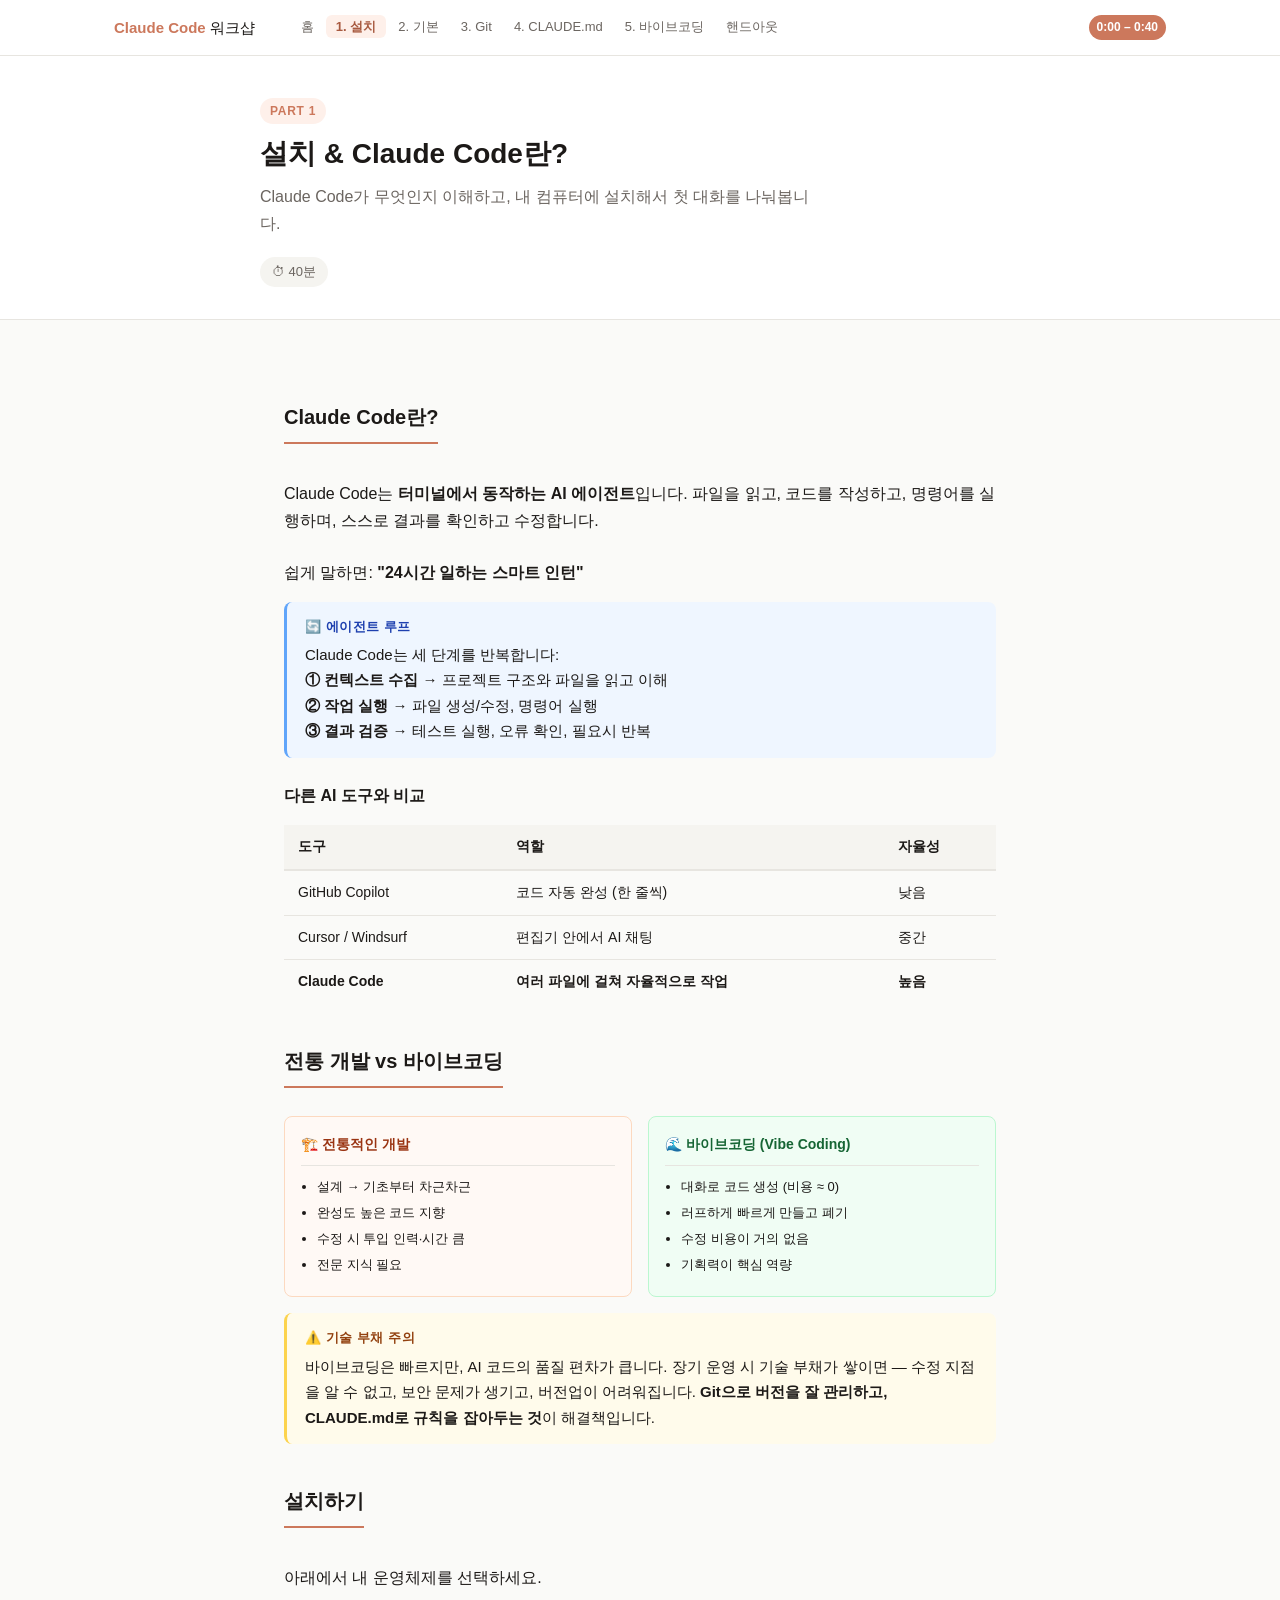
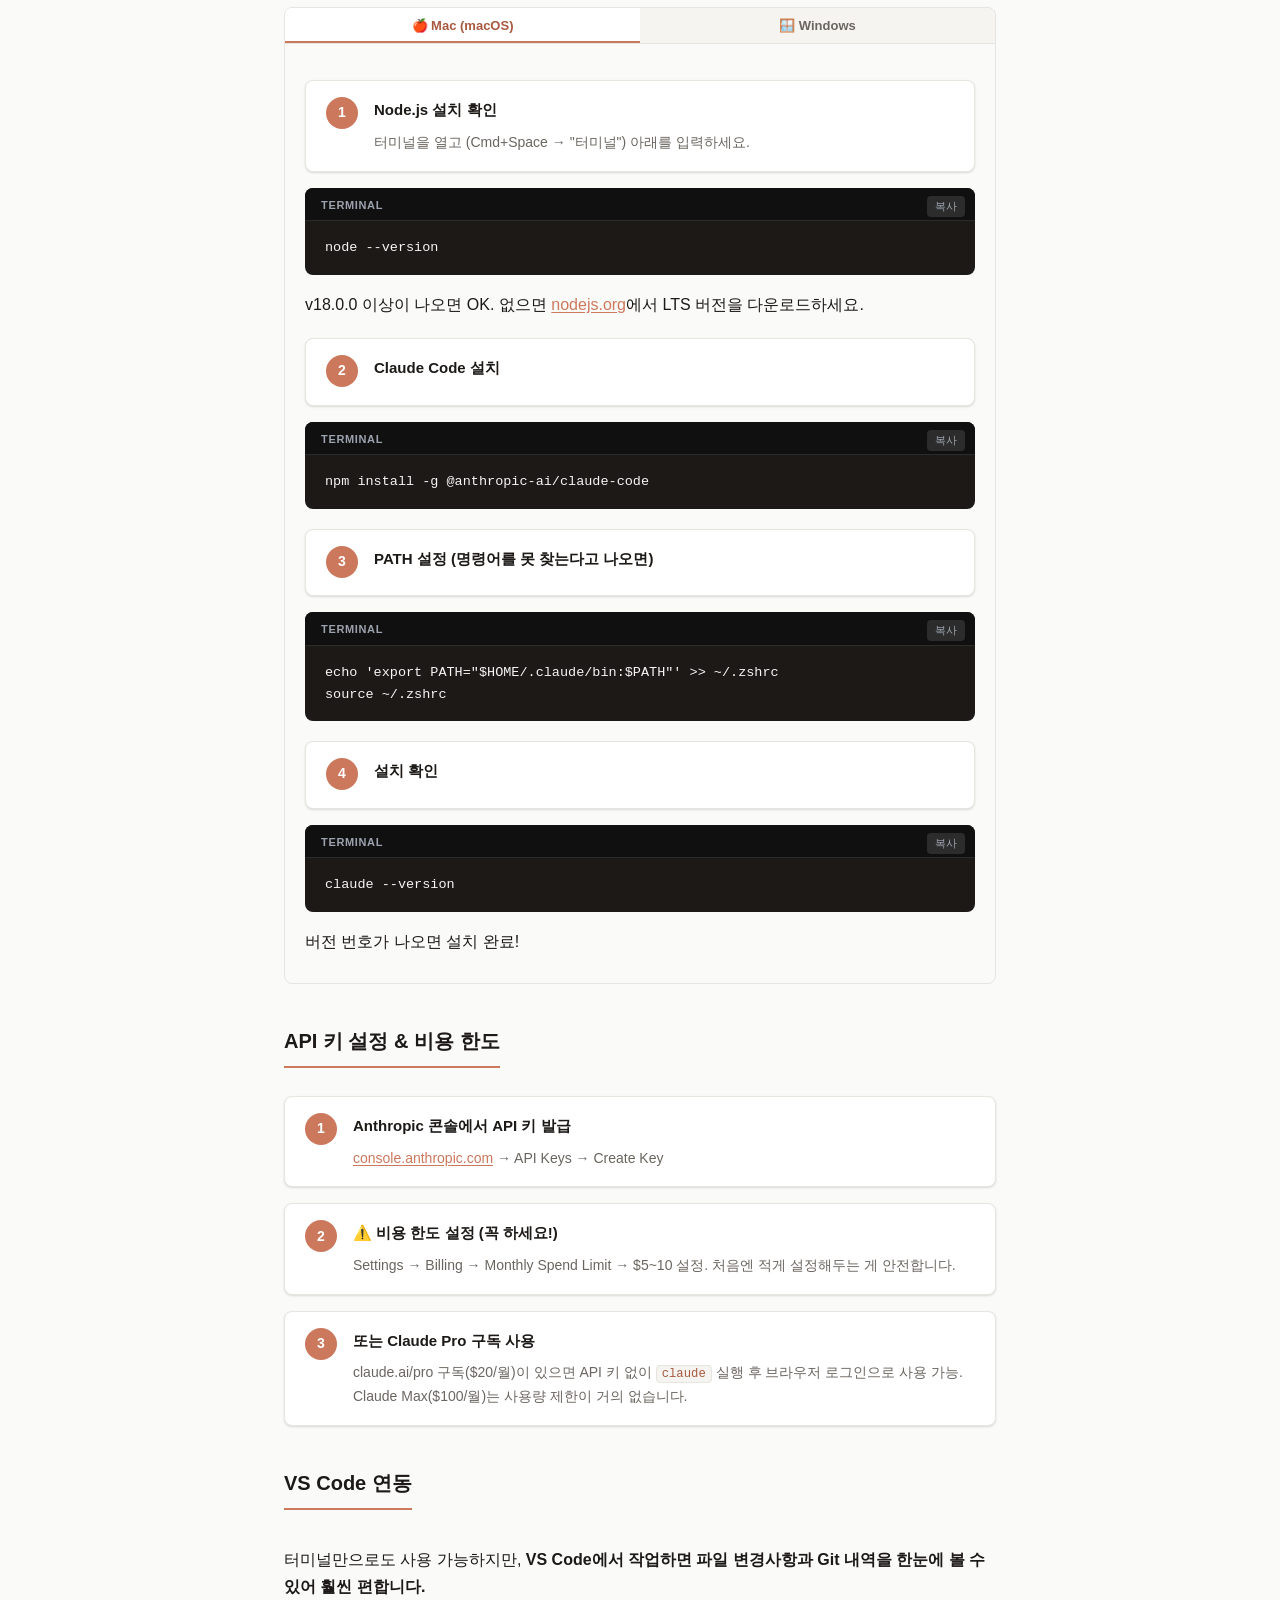
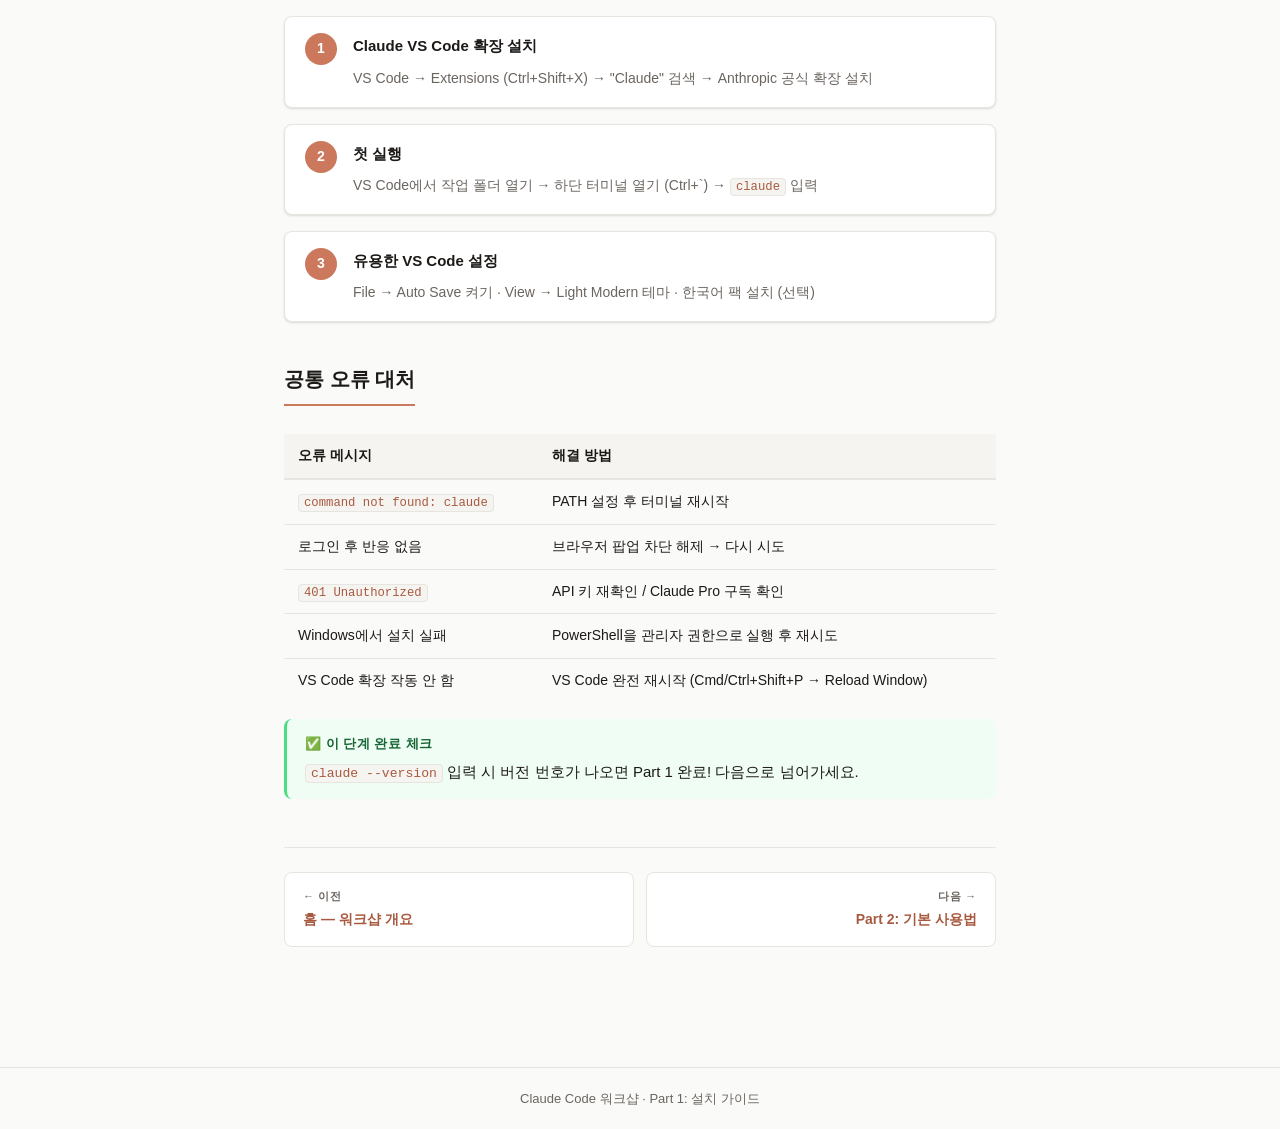
==== 01-setup.html @ e711b8f9 "Add Claude Code 워크샵 정적 사이트 비개발자 대상 3시간 Claude Code 입문 워크샵 자료. 설치, 기본 사용법, Git, CLAUDE.md, 바이브코딩 사이클 " ====
<!DOCTYPE html>
<html lang="ko">
<head>
  <meta charset="UTF-8">
  <meta name="viewport" content="width=device-width, initial-scale=1.0">
  <title>Part 1: 설치 가이드 — Claude Code 워크샵</title>
  <link rel="stylesheet" href="./style.css">
</head>
<body>
<header class="site-header">
  <nav class="nav-inner">
    <a class="nav-logo" href="./index.html">Claude Code <span>워크샵</span></a>
    <ul class="nav-links">
      <li><a href="./index.html">홈</a></li>
      <li><a href="./01-setup.html" class="active">1. 설치</a></li>
      <li><a href="./02-basics.html">2. 기본</a></li>
      <li><a href="./03-git.html">3. Git</a></li>
      <li><a href="./04-claude-md.html">4. CLAUDE.md</a></li>
      <li><a href="./05-vibe-coding.html">5. 바이브코딩</a></li>
      <li><a href="./handout.html">핸드아웃</a></li>
    </ul>
    <div class="nav-spacer"></div>
    <span class="nav-badge">0:00 – 0:40</span>
  </nav>
</header>

<div class="page-hero">
  <div class="page-hero-inner">
    <span class="part-badge">Part 1</span>
    <h1>설치 &amp; Claude Code란?</h1>
    <p>Claude Code가 무엇인지 이해하고, 내 컴퓨터에 설치해서 첫 대화를 나눠봅니다.</p>
    <div class="time-badge">⏱ 40분</div>
  </div>
</div>

<main class="main-content">

  <h2>Claude Code란?</h2>
  <p>Claude Code는 <strong>터미널에서 동작하는 AI 에이전트</strong>입니다. 파일을 읽고, 코드를 작성하고, 명령어를 실행하며, 스스로 결과를 확인하고 수정합니다.</p>
  <p>쉽게 말하면: <strong>"24시간 일하는 스마트 인턴"</strong></p>

  <div class="callout callout-info">
    <div class="callout-title">🔄 에이전트 루프</div>
    Claude Code는 세 단계를 반복합니다:<br>
    <strong>① 컨텍스트 수집</strong> → 프로젝트 구조와 파일을 읽고 이해<br>
    <strong>② 작업 실행</strong> → 파일 생성/수정, 명령어 실행<br>
    <strong>③ 결과 검증</strong> → 테스트 실행, 오류 확인, 필요시 반복
  </div>

  <h3>다른 AI 도구와 비교</h3>
  <div class="table-wrap">
    <table>
      <thead>
        <tr>
          <th>도구</th>
          <th>역할</th>
          <th>자율성</th>
        </tr>
      </thead>
      <tbody>
        <tr>
          <td>GitHub Copilot</td>
          <td>코드 자동 완성 (한 줄씩)</td>
          <td>낮음</td>
        </tr>
        <tr>
          <td>Cursor / Windsurf</td>
          <td>편집기 안에서 AI 채팅</td>
          <td>중간</td>
        </tr>
        <tr>
          <td><strong>Claude Code</strong></td>
          <td><strong>여러 파일에 걸쳐 자율적으로 작업</strong></td>
          <td><strong>높음</strong></td>
        </tr>
      </tbody>
    </table>
  </div>

  <h2>전통 개발 vs 바이브코딩</h2>
  <div class="compare-grid">
    <div class="compare-card traditional">
      <h4>🏗️ 전통적인 개발</h4>
      <ul>
        <li>설계 → 기초부터 차근차근</li>
        <li>완성도 높은 코드 지향</li>
        <li>수정 시 투입 인력·시간 큼</li>
        <li>전문 지식 필요</li>
      </ul>
    </div>
    <div class="compare-card vibe">
      <h4>🌊 바이브코딩 (Vibe Coding)</h4>
      <ul>
        <li>대화로 코드 생성 (비용 ≈ 0)</li>
        <li>러프하게 빠르게 만들고 폐기</li>
        <li>수정 비용이 거의 없음</li>
        <li>기획력이 핵심 역량</li>
      </ul>
    </div>
  </div>

  <div class="callout callout-warning">
    <div class="callout-title">⚠️ 기술 부채 주의</div>
    바이브코딩은 빠르지만, AI 코드의 품질 편차가 큽니다. 장기 운영 시 기술 부채가 쌓이면 — 수정 지점을 알 수 없고, 보안 문제가 생기고, 버전업이 어려워집니다. <strong>Git으로 버전을 잘 관리하고, CLAUDE.md로 규칙을 잡아두는 것</strong>이 해결책입니다.
  </div>

  <h2>설치하기</h2>
  <p>아래에서 내 운영체제를 선택하세요.</p>

  <div class="os-tabs">
    <div class="os-tab-buttons">
      <button class="os-tab-btn active" onclick="switchTab(this, 'mac')">🍎 Mac (macOS)</button>
      <button class="os-tab-btn" onclick="switchTab(this, 'win')">🪟 Windows</button>
    </div>

    <!-- MAC -->
    <div id="tab-mac" class="os-tab-content active">
      <div class="steps">
        <div class="step">
          <div class="step-num">1</div>
          <div class="step-body">
            <h3>Node.js 설치 확인</h3>
            <p>터미널을 열고 (Cmd+Space → "터미널") 아래를 입력하세요.</p>
          </div>
        </div>
      </div>
      <div class="code-block">
        <div class="code-label">Terminal</div>
        <button class="copy-btn" onclick="copyCode(this)">복사</button>
        <pre>node --version</pre>
      </div>
      <p>v18.0.0 이상이 나오면 OK. 없으면 <a href="https://nodejs.org" target="_blank">nodejs.org</a>에서 LTS 버전을 다운로드하세요.</p>

      <div class="steps" style="margin-top:20px;">
        <div class="step">
          <div class="step-num">2</div>
          <div class="step-body">
            <h3>Claude Code 설치</h3>
          </div>
        </div>
      </div>
      <div class="code-block">
        <div class="code-label">Terminal</div>
        <button class="copy-btn" onclick="copyCode(this)">복사</button>
        <pre>npm install -g @anthropic-ai/claude-code</pre>
      </div>

      <div class="steps" style="margin-top:20px;">
        <div class="step">
          <div class="step-num">3</div>
          <div class="step-body">
            <h3>PATH 설정 (명령어를 못 찾는다고 나오면)</h3>
          </div>
        </div>
      </div>
      <div class="code-block">
        <div class="code-label">Terminal</div>
        <button class="copy-btn" onclick="copyCode(this)">복사</button>
        <pre>echo 'export PATH="$HOME/.claude/bin:$PATH"' >> ~/.zshrc
source ~/.zshrc</pre>
      </div>

      <div class="steps" style="margin-top:20px;">
        <div class="step">
          <div class="step-num">4</div>
          <div class="step-body">
            <h3>설치 확인</h3>
          </div>
        </div>
      </div>
      <div class="code-block">
        <div class="code-label">Terminal</div>
        <button class="copy-btn" onclick="copyCode(this)">복사</button>
        <pre>claude --version</pre>
      </div>
      <p>버전 번호가 나오면 설치 완료!</p>
    </div>

    <!-- WINDOWS -->
    <div id="tab-win" class="os-tab-content">
      <div class="callout callout-warning">
        <div class="callout-title">⚠️ PowerShell 필수</div>
        Windows에서는 반드시 <strong>PowerShell</strong>을 사용해야 합니다. CMD(명령 프롬프트)에서는 작동하지 않습니다. VS Code 터미널이 기본 PowerShell이면 바로 사용 가능합니다.
      </div>

      <div class="steps" style="margin-top:20px;">
        <div class="step">
          <div class="step-num">1</div>
          <div class="step-body">
            <h3>Node.js 설치 확인</h3>
            <p>PowerShell을 열고 아래를 입력하세요.</p>
          </div>
        </div>
      </div>
      <div class="code-block">
        <div class="code-label">PowerShell</div>
        <button class="copy-btn" onclick="copyCode(this)">복사</button>
        <pre>node --version</pre>
      </div>
      <p>v18 이상이 없으면 <a href="https://nodejs.org" target="_blank">nodejs.org</a>에서 LTS 버전을 다운로드하세요.</p>

      <div class="steps" style="margin-top:20px;">
        <div class="step">
          <div class="step-num">2</div>
          <div class="step-body">
            <h3>Claude Code 설치</h3>
          </div>
        </div>
      </div>
      <div class="code-block">
        <div class="code-label">PowerShell</div>
        <button class="copy-btn" onclick="copyCode(this)">복사</button>
        <pre>npm install -g @anthropic-ai/claude-code</pre>
      </div>

      <div class="steps" style="margin-top:20px;">
        <div class="step">
          <div class="step-num">3</div>
          <div class="step-body">
            <h3>PATH 수동 추가 (명령어를 못 찾으면)</h3>
            <p>시스템 환경변수에 아래 경로를 추가하세요:</p>
          </div>
        </div>
      </div>
      <div class="code-block">
        <div class="code-label">추가할 PATH 경로</div>
        <button class="copy-btn" onclick="copyCode(this)">복사</button>
        <pre>%USERPROFILE%\.claude\bin</pre>
      </div>
      <p style="font-size:13px; color:var(--text-2);">시작 → 환경 변수 검색 → 사용자 변수 Path 편집 → 새로 만들기 → 위 경로 입력 → 확인 → PowerShell 재시작</p>

      <div class="steps" style="margin-top:20px;">
        <div class="step">
          <div class="step-num">4</div>
          <div class="step-body">
            <h3>설치 확인</h3>
          </div>
        </div>
      </div>
      <div class="code-block">
        <div class="code-label">PowerShell</div>
        <button class="copy-btn" onclick="copyCode(this)">복사</button>
        <pre>claude --version</pre>
      </div>
    </div>
  </div>

  <h2>API 키 설정 &amp; 비용 한도</h2>

  <div class="steps">
    <div class="step">
      <div class="step-num">1</div>
      <div class="step-body">
        <h3>Anthropic 콘솔에서 API 키 발급</h3>
        <p><a href="https://console.anthropic.com" target="_blank">console.anthropic.com</a> → API Keys → Create Key</p>
      </div>
    </div>
    <div class="step">
      <div class="step-num">2</div>
      <div class="step-body">
        <h3>⚠️ 비용 한도 설정 (꼭 하세요!)</h3>
        <p>Settings → Billing → Monthly Spend Limit → $5~10 설정. 처음엔 적게 설정해두는 게 안전합니다.</p>
      </div>
    </div>
    <div class="step">
      <div class="step-num">3</div>
      <div class="step-body">
        <h3>또는 Claude Pro 구독 사용</h3>
        <p>claude.ai/pro 구독($20/월)이 있으면 API 키 없이 <code>claude</code> 실행 후 브라우저 로그인으로 사용 가능. Claude Max($100/월)는 사용량 제한이 거의 없습니다.</p>
      </div>
    </div>
  </div>

  <h2>VS Code 연동</h2>
  <p>터미널만으로도 사용 가능하지만, <strong>VS Code에서 작업하면 파일 변경사항과 Git 내역을 한눈에 볼 수 있어 훨씬 편합니다.</strong></p>

  <div class="steps">
    <div class="step">
      <div class="step-num">1</div>
      <div class="step-body">
        <h3>Claude VS Code 확장 설치</h3>
        <p>VS Code → Extensions (Ctrl+Shift+X) → "Claude" 검색 → Anthropic 공식 확장 설치</p>
      </div>
    </div>
    <div class="step">
      <div class="step-num">2</div>
      <div class="step-body">
        <h3>첫 실행</h3>
        <p>VS Code에서 작업 폴더 열기 → 하단 터미널 열기 (Ctrl+`) → <code>claude</code> 입력</p>
      </div>
    </div>
    <div class="step">
      <div class="step-num">3</div>
      <div class="step-body">
        <h3>유용한 VS Code 설정</h3>
        <p>File → Auto Save 켜기 · View → Light Modern 테마 · 한국어 팩 설치 (선택)</p>
      </div>
    </div>
  </div>

  <h2>공통 오류 대처</h2>
  <div class="table-wrap">
    <table>
      <thead>
        <tr><th>오류 메시지</th><th>해결 방법</th></tr>
      </thead>
      <tbody>
        <tr>
          <td><code>command not found: claude</code></td>
          <td>PATH 설정 후 터미널 재시작</td>
        </tr>
        <tr>
          <td>로그인 후 반응 없음</td>
          <td>브라우저 팝업 차단 해제 → 다시 시도</td>
        </tr>
        <tr>
          <td><code>401 Unauthorized</code></td>
          <td>API 키 재확인 / Claude Pro 구독 확인</td>
        </tr>
        <tr>
          <td>Windows에서 설치 실패</td>
          <td>PowerShell을 관리자 권한으로 실행 후 재시도</td>
        </tr>
        <tr>
          <td>VS Code 확장 작동 안 함</td>
          <td>VS Code 완전 재시작 (Cmd/Ctrl+Shift+P → Reload Window)</td>
        </tr>
      </tbody>
    </table>
  </div>

  <div class="callout callout-tip">
    <div class="callout-title">✅ 이 단계 완료 체크</div>
    <code>claude --version</code> 입력 시 버전 번호가 나오면 Part 1 완료! 다음으로 넘어가세요.
  </div>

  <div class="page-nav">
    <a class="prev" href="./index.html">
      <span class="nav-dir">← 이전</span>
      <span class="nav-title">홈 — 워크샵 개요</span>
    </a>
    <a class="next" href="./02-basics.html">
      <span class="nav-dir">다음 →</span>
      <span class="nav-title">Part 2: 기본 사용법</span>
    </a>
  </div>
</main>

<footer class="site-footer">
  Claude Code 워크샵 · Part 1: 설치 가이드
</footer>

<script>
function switchTab(btn, id) {
  document.querySelectorAll('.os-tab-btn').forEach(b => b.classList.remove('active'));
  document.querySelectorAll('.os-tab-content').forEach(c => c.classList.remove('active'));
  btn.classList.add('active');
  document.getElementById('tab-' + id).classList.add('active');
}

function copyCode(btn) {
  const pre = btn.closest('.code-block').querySelector('pre');
  navigator.clipboard.writeText(pre.textContent.trim()).then(() => {
    btn.textContent = '복사됨 ✓';
    btn.classList.add('copied');
    setTimeout(() => { btn.textContent = '복사'; btn.classList.remove('copied'); }, 2000);
  });
}
</script>
</body>
</html>
---- style.css ----
/* ===== RESET & BASE ===== */
*, *::before, *::after { box-sizing: border-box; margin: 0; padding: 0; }

:root {
  --bg: #FAFAF8;
  --surface: #FFFFFF;
  --surface-2: #F5F4F0;
  --border: #E7E5E0;
  --text: #1C1917;
  --text-2: #6B6560;
  --accent: #CC785C;
  --accent-light: #FEF0EA;
  --accent-dark: #A85A40;
  --code-bg: #1C1917;
  --code-text: #F5F5F4;
  --warning-bg: #FFFBEB;
  --warning-border: #FCD34D;
  --tip-bg: #F0FDF4;
  --tip-border: #4ADE80;
  --info-bg: #EFF6FF;
  --info-border: #60A5FA;
  --radius: 8px;
  --shadow: 0 1px 3px rgba(0,0,0,0.08), 0 1px 2px rgba(0,0,0,0.06);
  --max-w: 760px;
  --nav-h: 56px;
}

html { scroll-behavior: smooth; }

body {
  font-family: -apple-system, BlinkMacSystemFont, "Segoe UI", "Noto Sans KR", sans-serif;
  background: var(--bg);
  color: var(--text);
  line-height: 1.7;
  font-size: 16px;
}

/* ===== HEADER / NAV ===== */
.site-header {
  position: sticky;
  top: 0;
  z-index: 100;
  background: var(--surface);
  border-bottom: 1px solid var(--border);
  height: var(--nav-h);
}

.nav-inner {
  max-width: 1100px;
  margin: 0 auto;
  padding: 0 24px;
  height: 100%;
  display: flex;
  align-items: center;
  gap: 8px;
}

.nav-logo {
  font-weight: 700;
  font-size: 15px;
  color: var(--accent);
  text-decoration: none;
  white-space: nowrap;
  margin-right: 8px;
}

.nav-logo span { color: var(--text); font-weight: 400; }

.nav-links {
  display: flex;
  align-items: center;
  gap: 2px;
  flex-wrap: wrap;
  list-style: none;
}

.nav-links a {
  color: var(--text-2);
  text-decoration: none;
  font-size: 13px;
  padding: 4px 10px;
  border-radius: 6px;
  transition: all 0.15s;
  white-space: nowrap;
}

.nav-links a:hover { background: var(--surface-2); color: var(--text); }
.nav-links a.active { background: var(--accent-light); color: var(--accent-dark); font-weight: 600; }

.nav-spacer { flex: 1; }

.nav-badge {
  font-size: 12px;
  background: var(--accent);
  color: white;
  padding: 2px 8px;
  border-radius: 99px;
  font-weight: 600;
}

/* ===== PAGE HERO ===== */
.page-hero {
  background: var(--surface);
  border-bottom: 1px solid var(--border);
  padding: 40px 24px 32px;
}

.page-hero-inner {
  max-width: var(--max-w);
  margin: 0 auto;
}

.part-badge {
  display: inline-block;
  font-size: 12px;
  font-weight: 700;
  letter-spacing: 0.06em;
  text-transform: uppercase;
  color: var(--accent);
  background: var(--accent-light);
  padding: 3px 10px;
  border-radius: 99px;
  margin-bottom: 12px;
}

.page-hero h1 {
  font-size: 28px;
  font-weight: 800;
  line-height: 1.3;
  margin-bottom: 10px;
}

.page-hero p {
  color: var(--text-2);
  font-size: 16px;
  max-width: 560px;
}

.time-badge {
  display: inline-flex;
  align-items: center;
  gap: 5px;
  font-size: 13px;
  color: var(--text-2);
  background: var(--surface-2);
  padding: 4px 12px;
  border-radius: 99px;
  margin-top: 12px;
}

/* ===== MAIN CONTENT ===== */
.main-content {
  max-width: var(--max-w);
  margin: 0 auto;
  padding: 40px 24px 60px;
}

.main-content > * + * { margin-top: 24px; }

h2 {
  font-size: 20px;
  font-weight: 700;
  margin-top: 40px;
  margin-bottom: 12px;
  padding-bottom: 8px;
  border-bottom: 2px solid var(--accent);
  display: inline-block;
}

h3 {
  font-size: 16px;
  font-weight: 700;
  margin-top: 24px;
  margin-bottom: 8px;
  color: var(--text);
}

p { margin-bottom: 8px; }

a { color: var(--accent); text-decoration: underline; text-underline-offset: 2px; }
a:hover { color: var(--accent-dark); }

ul, ol { padding-left: 20px; }
ul li, ol li { margin-bottom: 4px; }

strong { font-weight: 700; }

/* ===== CODE ===== */
code {
  font-family: "JetBrains Mono", "Fira Code", "Cascadia Code", monospace;
  font-size: 0.875em;
  background: var(--surface-2);
  border: 1px solid var(--border);
  padding: 1px 5px;
  border-radius: 4px;
  color: var(--accent-dark);
}

.code-block {
  position: relative;
  background: var(--code-bg);
  border-radius: var(--radius);
  overflow: hidden;
  margin: 16px 0;
}

.code-block .code-label {
  padding: 8px 16px 6px;
  font-size: 11px;
  font-weight: 600;
  letter-spacing: 0.06em;
  text-transform: uppercase;
  color: #9CA3AF;
  background: #111010;
  border-bottom: 1px solid #2C2C2C;
}

.code-block pre {
  padding: 16px 20px;
  overflow-x: auto;
  font-family: "JetBrains Mono", "Fira Code", monospace;
  font-size: 13.5px;
  line-height: 1.6;
  color: var(--code-text);
  white-space: pre;
}

.code-block .comment { color: #6B7280; }
.code-block .cmd { color: #93C5FD; }

.copy-btn {
  position: absolute;
  top: 8px;
  right: 10px;
  background: #2C2C2C;
  color: #9CA3AF;
  border: none;
  border-radius: 4px;
  padding: 3px 8px;
  font-size: 11px;
  cursor: pointer;
  transition: all 0.15s;
}
.copy-btn:hover { background: #3C3C3C; color: #F5F5F4; }
.copy-btn.copied { color: #4ADE80; }

/* ===== OS TABS ===== */
.os-tabs {
  border: 1px solid var(--border);
  border-radius: var(--radius);
  overflow: hidden;
  margin: 16px 0;
}

.os-tab-buttons {
  display: flex;
  background: var(--surface-2);
  border-bottom: 1px solid var(--border);
}

.os-tab-btn {
  flex: 1;
  padding: 10px 16px;
  font-size: 13px;
  font-weight: 600;
  cursor: pointer;
  background: none;
  border: none;
  color: var(--text-2);
  transition: all 0.15s;
}

.os-tab-btn.active {
  background: var(--surface);
  color: var(--accent-dark);
  box-shadow: inset 0 -2px 0 var(--accent);
}

.os-tab-content { display: none; padding: 20px; }
.os-tab-content.active { display: block; }

/* ===== CALLOUT BOXES ===== */
.callout {
  padding: 14px 18px;
  border-radius: var(--radius);
  border-left: 3px solid;
  margin: 16px 0;
  font-size: 15px;
}

.callout-warning {
  background: var(--warning-bg);
  border-color: var(--warning-border);
}

.callout-tip {
  background: var(--tip-bg);
  border-color: var(--tip-border);
}

.callout-info {
  background: var(--info-bg);
  border-color: var(--info-border);
}

.callout-title {
  font-weight: 700;
  font-size: 13px;
  letter-spacing: 0.04em;
  text-transform: uppercase;
  margin-bottom: 4px;
}

.callout-warning .callout-title { color: #92400E; }
.callout-tip .callout-title { color: #166534; }
.callout-info .callout-title { color: #1E40AF; }

/* ===== TABLES ===== */
.table-wrap { overflow-x: auto; margin: 16px 0; }

table {
  width: 100%;
  border-collapse: collapse;
  font-size: 14px;
}

th {
  background: var(--surface-2);
  font-weight: 700;
  padding: 10px 14px;
  text-align: left;
  border-bottom: 2px solid var(--border);
  white-space: nowrap;
}

td {
  padding: 10px 14px;
  border-bottom: 1px solid var(--border);
  vertical-align: top;
}

tr:last-child td { border-bottom: none; }
tr:hover td { background: var(--surface-2); }

/* ===== STEP CARDS ===== */
.steps { display: flex; flex-direction: column; gap: 16px; margin: 16px 0; }

.step {
  display: flex;
  gap: 16px;
  padding: 16px 20px;
  background: var(--surface);
  border: 1px solid var(--border);
  border-radius: var(--radius);
  box-shadow: var(--shadow);
}

.step-num {
  flex-shrink: 0;
  width: 32px;
  height: 32px;
  border-radius: 50%;
  background: var(--accent);
  color: white;
  font-weight: 800;
  font-size: 14px;
  display: flex;
  align-items: center;
  justify-content: center;
}

.step-body h3 { margin-top: 0; font-size: 15px; }
.step-body p { margin-bottom: 0; font-size: 14px; color: var(--text-2); }

/* ===== TIMELINE CARDS (HOME) ===== */
.timeline { display: flex; flex-direction: column; gap: 12px; margin: 20px 0; }

.timeline-card {
  display: flex;
  gap: 16px;
  padding: 16px 20px;
  background: var(--surface);
  border: 1px solid var(--border);
  border-radius: var(--radius);
  box-shadow: var(--shadow);
  align-items: flex-start;
  text-decoration: none;
  color: inherit;
  transition: all 0.15s;
}

.timeline-card:hover {
  border-color: var(--accent);
  box-shadow: 0 4px 12px rgba(204, 120, 92, 0.15);
  transform: translateY(-1px);
}

.timeline-card-time {
  flex-shrink: 0;
  font-size: 12px;
  font-weight: 700;
  color: var(--accent);
  background: var(--accent-light);
  padding: 4px 10px;
  border-radius: 99px;
  white-space: nowrap;
}

.timeline-card-body { flex: 1; }
.timeline-card-body strong { display: block; font-size: 15px; margin-bottom: 2px; }
.timeline-card-body span { font-size: 13px; color: var(--text-2); }

.timeline-card-arrow { color: var(--text-2); font-size: 18px; align-self: center; }

/* ===== CHECKLIST ===== */
.checklist { list-style: none; padding: 0; margin: 12px 0; }
.checklist li {
  display: flex;
  align-items: center;
  gap: 10px;
  padding: 8px 12px;
  border-radius: 6px;
  font-size: 14px;
  transition: background 0.1s;
}
.checklist li:hover { background: var(--surface-2); }
.checklist li::before {
  content: "□";
  font-size: 18px;
  color: var(--text-2);
  line-height: 1;
}

/* ===== PREV/NEXT NAV ===== */
.page-nav {
  display: flex;
  gap: 12px;
  margin-top: 48px;
  padding-top: 24px;
  border-top: 1px solid var(--border);
}

.page-nav a {
  flex: 1;
  display: flex;
  flex-direction: column;
  padding: 14px 18px;
  background: var(--surface);
  border: 1px solid var(--border);
  border-radius: var(--radius);
  text-decoration: none;
  color: inherit;
  transition: all 0.15s;
}

.page-nav a:hover { border-color: var(--accent); background: var(--accent-light); }

.page-nav .nav-dir {
  font-size: 11px;
  font-weight: 700;
  letter-spacing: 0.06em;
  text-transform: uppercase;
  color: var(--text-2);
  margin-bottom: 2px;
}

.page-nav .nav-title { font-size: 14px; font-weight: 600; color: var(--accent-dark); }
.page-nav a.next { text-align: right; }
.page-nav a:only-child { max-width: 50%; }

/* ===== COMPARISON BOX ===== */
.compare-grid {
  display: grid;
  grid-template-columns: 1fr 1fr;
  gap: 16px;
  margin: 16px 0;
}

.compare-card {
  padding: 16px;
  border-radius: var(--radius);
  border: 1px solid var(--border);
}

.compare-card.traditional { background: #FFF9F5; border-color: #FCD9C0; }
.compare-card.vibe { background: #F0FDF4; border-color: #BBF7D0; }

.compare-card h4 {
  font-size: 14px;
  font-weight: 700;
  margin-bottom: 10px;
  padding-bottom: 8px;
  border-bottom: 1px solid var(--border);
}

.compare-card.traditional h4 { color: #9A3412; }
.compare-card.vibe h4 { color: #166534; }

.compare-card ul { padding-left: 16px; }
.compare-card li { font-size: 13px; margin-bottom: 4px; }

/* ===== SHORTCUT TABLE ===== */
.shortcut-grid {
  display: grid;
  grid-template-columns: repeat(auto-fill, minmax(220px, 1fr));
  gap: 10px;
  margin: 16px 0;
}

.shortcut-item {
  display: flex;
  align-items: center;
  gap: 10px;
  padding: 10px 14px;
  background: var(--surface);
  border: 1px solid var(--border);
  border-radius: var(--radius);
  font-size: 13px;
}

kbd {
  font-family: inherit;
  font-size: 11px;
  font-weight: 700;
  background: var(--surface-2);
  border: 1px solid var(--border);
  border-bottom-width: 2px;
  padding: 2px 7px;
  border-radius: 4px;
  white-space: nowrap;
  color: var(--text);
}

/* ===== CYCLE DIAGRAM ===== */
.cycle-diagram {
  display: flex;
  align-items: center;
  flex-wrap: wrap;
  gap: 6px;
  padding: 20px;
  background: var(--surface);
  border: 1px solid var(--border);
  border-radius: var(--radius);
  justify-content: center;
  margin: 16px 0;
}

.cycle-step {
  padding: 8px 16px;
  border-radius: 99px;
  font-size: 13px;
  font-weight: 700;
  text-align: center;
}

.cycle-step.s1 { background: var(--accent-light); color: var(--accent-dark); }
.cycle-step.s2 { background: #EDE9FE; color: #5B21B6; }
.cycle-step.s3 { background: #F0FDF4; color: #166534; }
.cycle-step.s4 { background: #EFF6FF; color: #1D4ED8; }
.cycle-step.s5 { background: #FEF3C7; color: #92400E; }

.cycle-arrow { color: var(--text-2); font-size: 16px; }

/* ===== FOOTER ===== */
.site-footer {
  margin-top: 60px;
  padding: 20px 24px;
  border-top: 1px solid var(--border);
  text-align: center;
  font-size: 13px;
  color: var(--text-2);
}

/* ===== PRINT (HANDOUT) ===== */
@media print {
  .site-header, .page-nav, .site-footer { display: none; }
  body { font-size: 11px; background: white; }
  .page-hero { padding: 16px 0 12px; }
  .page-hero h1 { font-size: 18px; }
  .main-content { padding: 8px 0; }
  .main-content > * + * { margin-top: 10px; }
  h2 { font-size: 13px; margin-top: 14px; }
  h3 { font-size: 12px; }
  table { font-size: 11px; }
  td, th { padding: 5px 8px; }
  .code-block pre { font-size: 11px; padding: 8px 12px; }
  .callout { padding: 8px 12px; }
}

/* ===== MOBILE ===== */
@media (max-width: 640px) {
  .nav-inner { padding: 0 12px; gap: 4px; }
  .nav-logo span { display: none; }
  .nav-links a { font-size: 12px; padding: 4px 7px; }
  .main-content { padding: 24px 16px 40px; }
  .compare-grid { grid-template-columns: 1fr; }
  .shortcut-grid { grid-template-columns: 1fr; }
  .page-hero { padding: 24px 16px; }
  .page-hero h1 { font-size: 22px; }
  .cycle-diagram { flex-direction: column; }
}
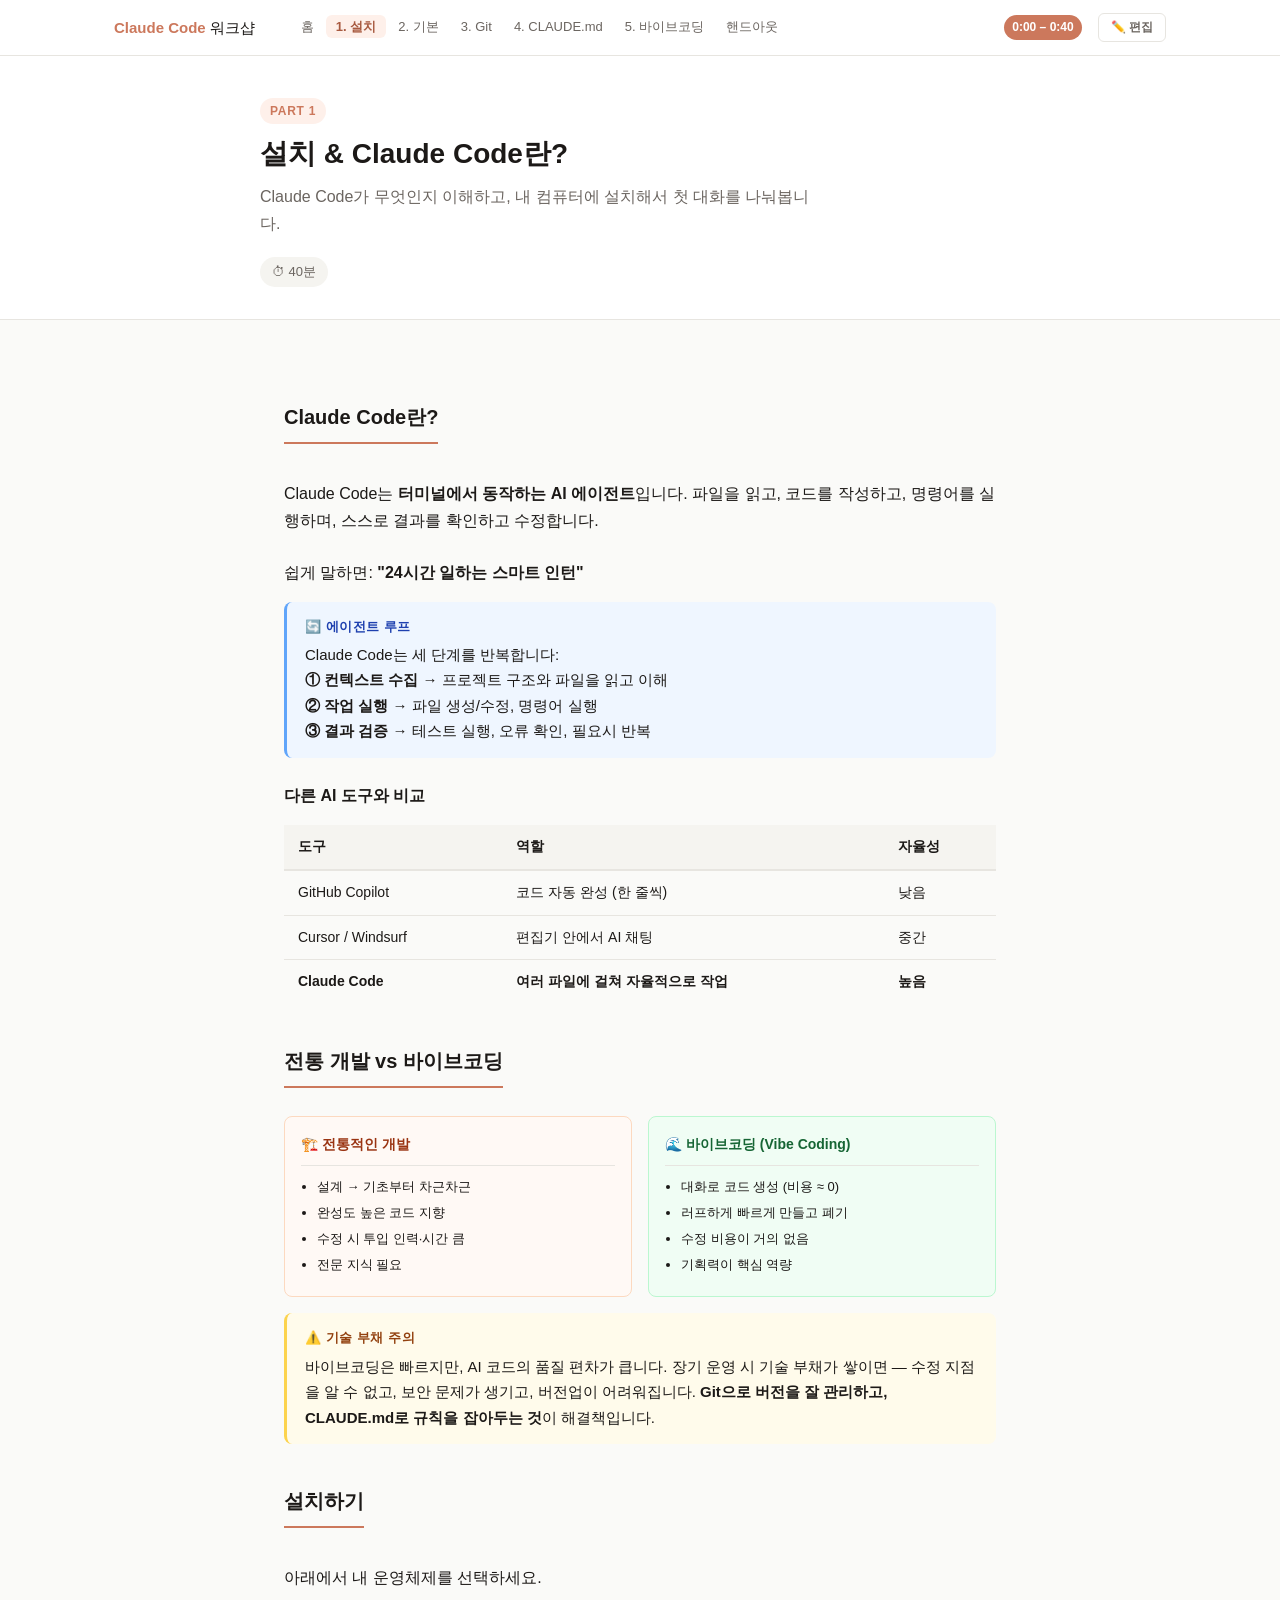
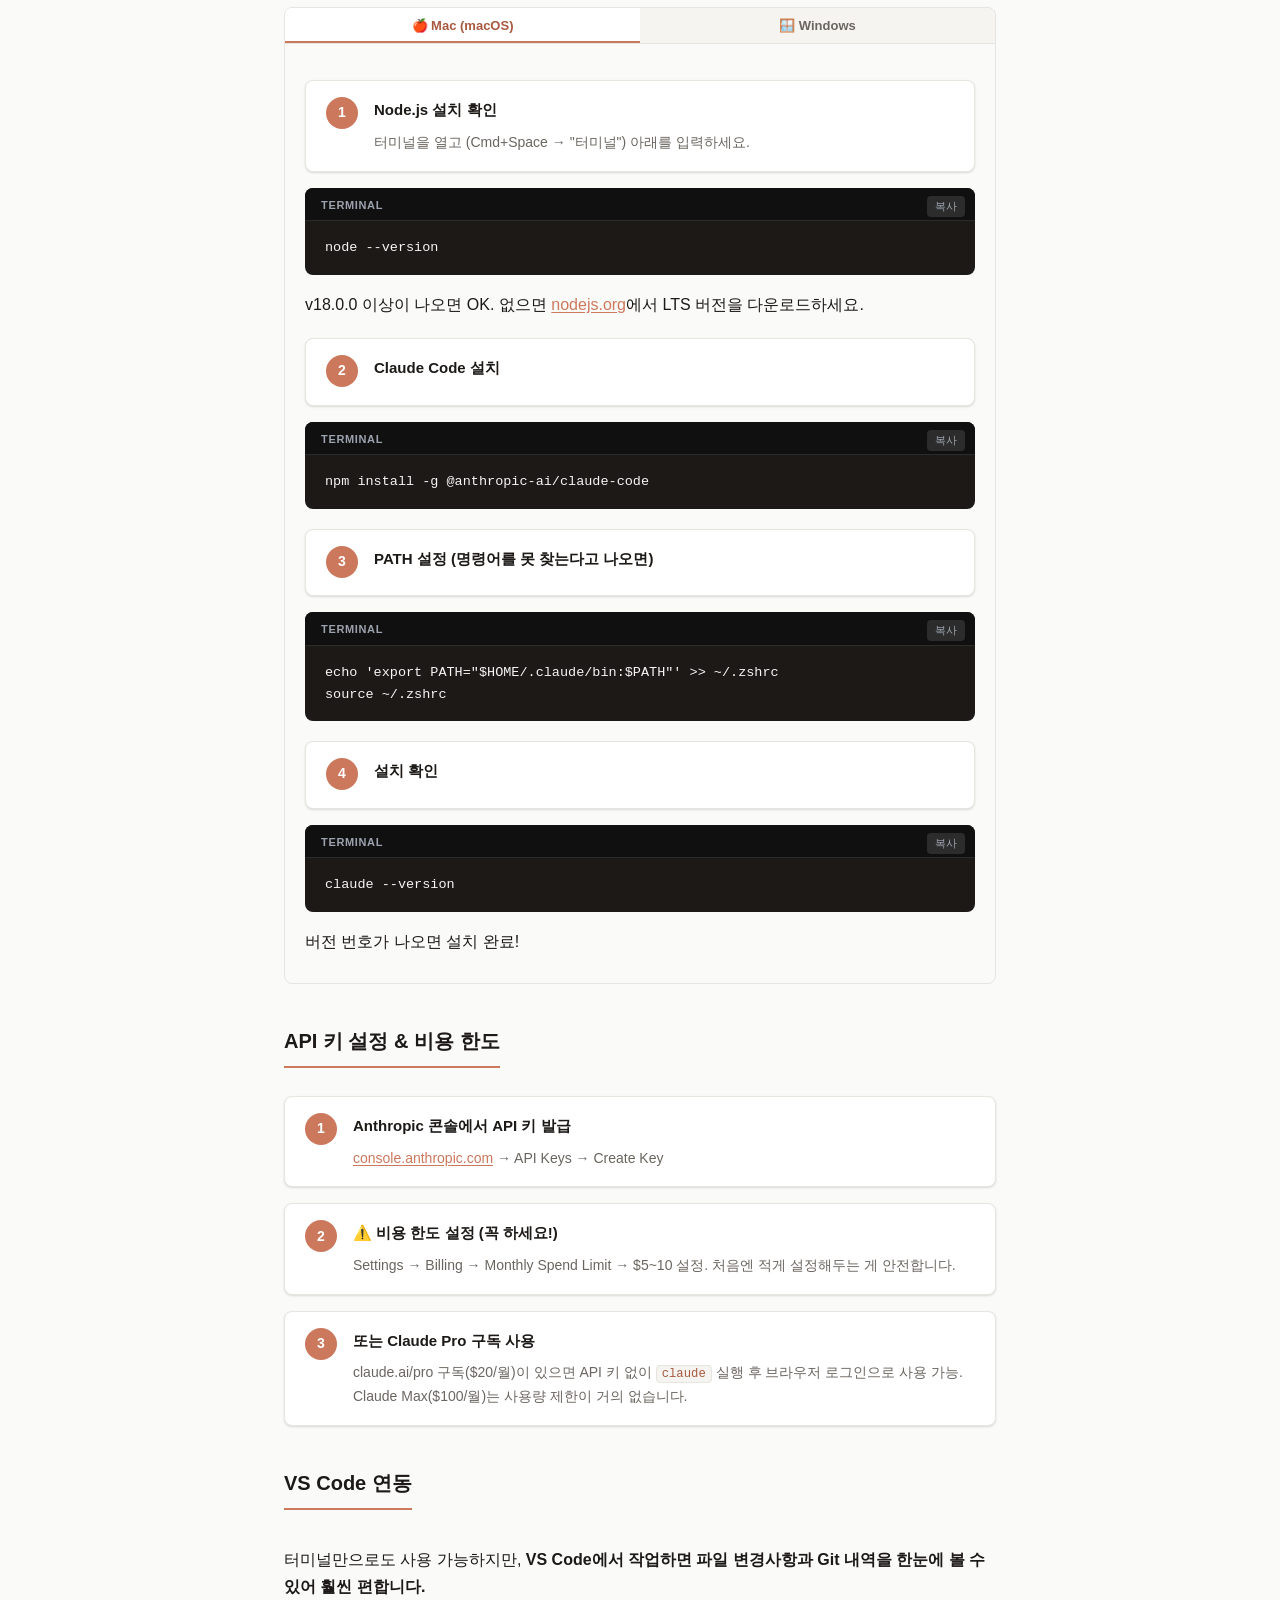
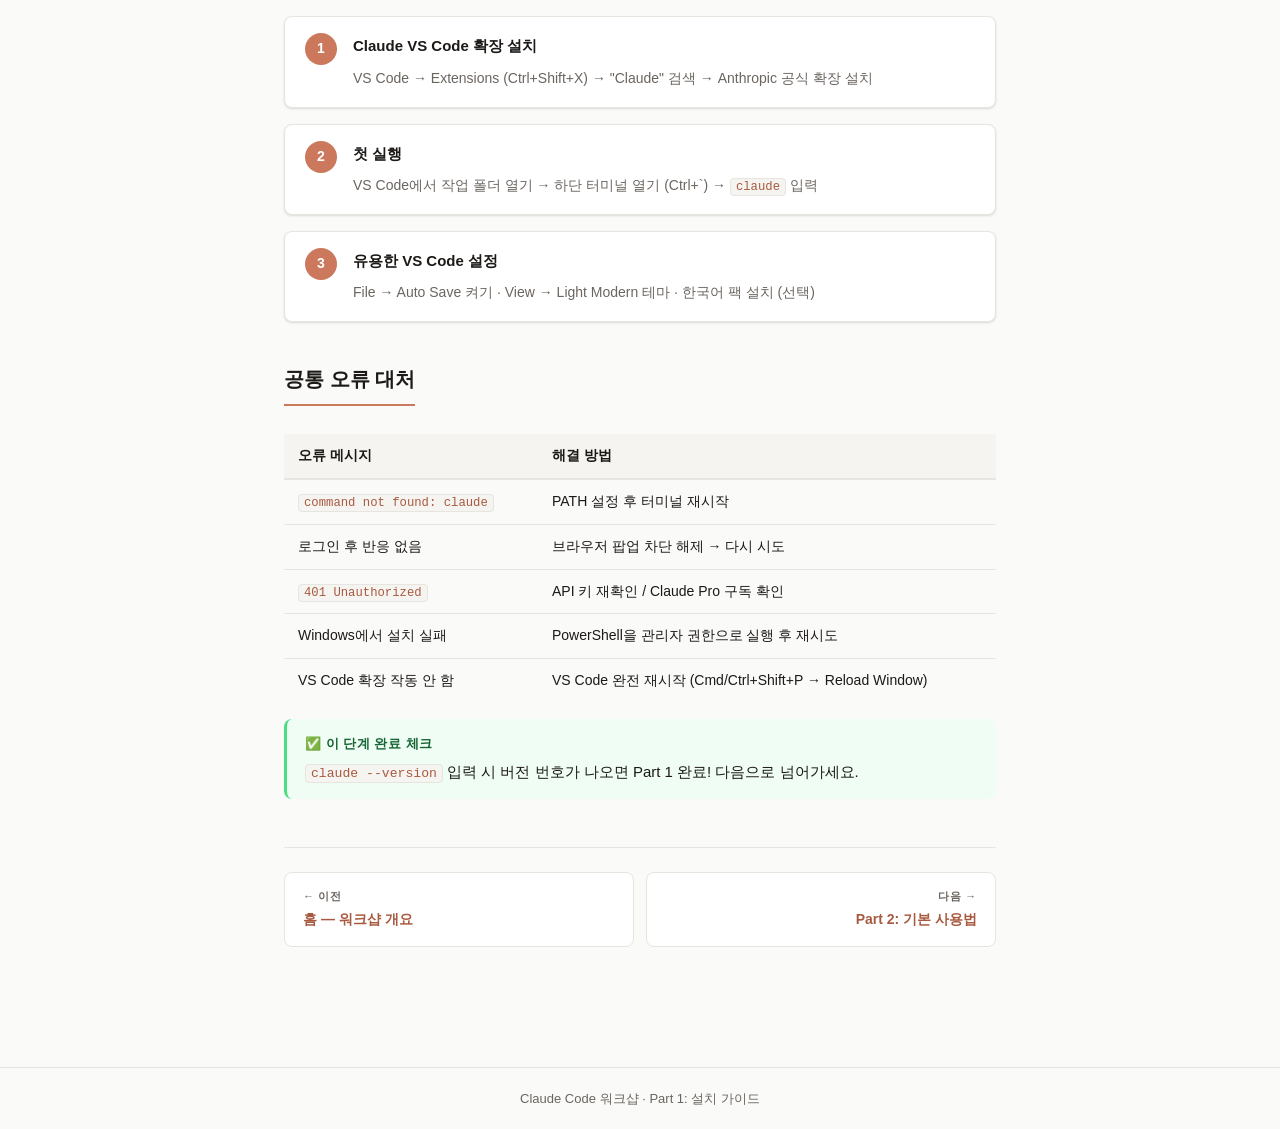
==== commit d0623b60: "Add inline editing with localStorage persistence - Add edit.js: contenteditable toggle with auto-sav" ====
--- a/01-setup.html
+++ b/01-setup.html
@@ -367,5 +367,6 @@
   });
 }
 </script>
+<script src="./edit.js"></script>
 </body>
 </html>
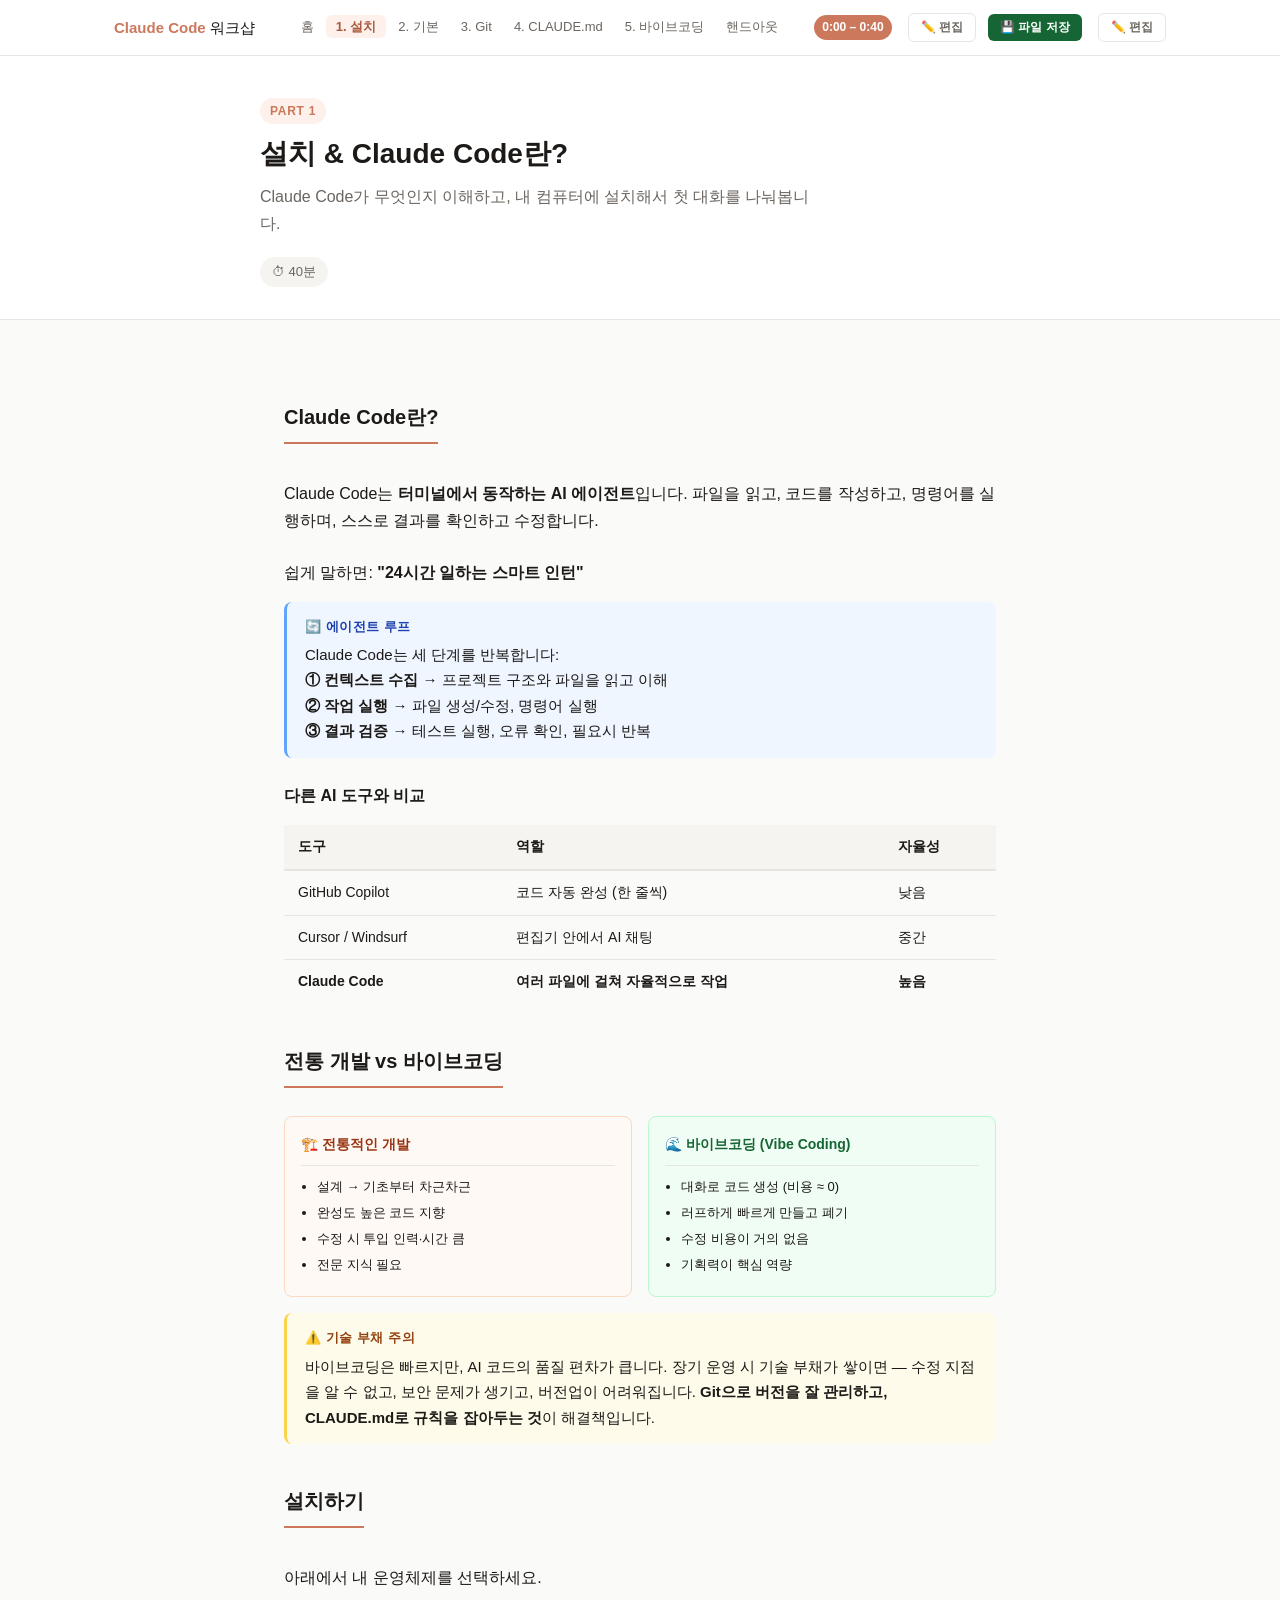
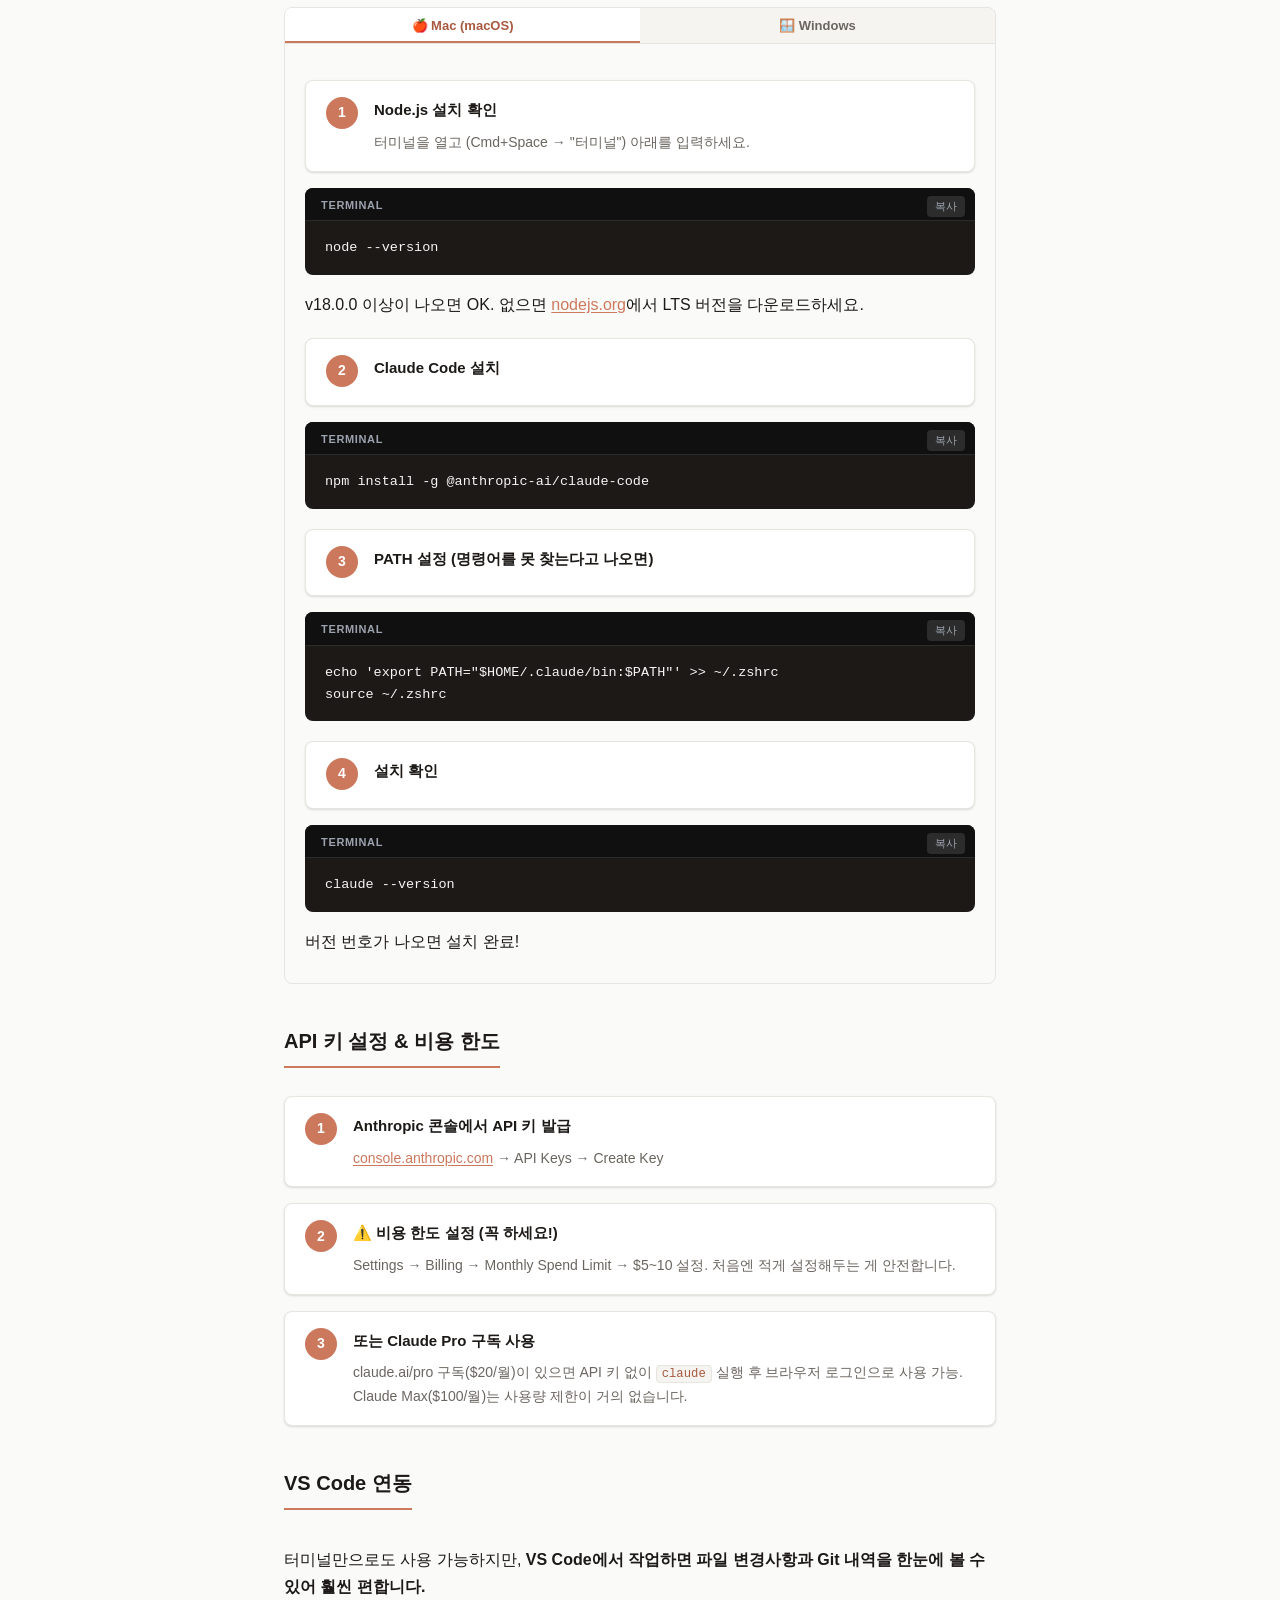
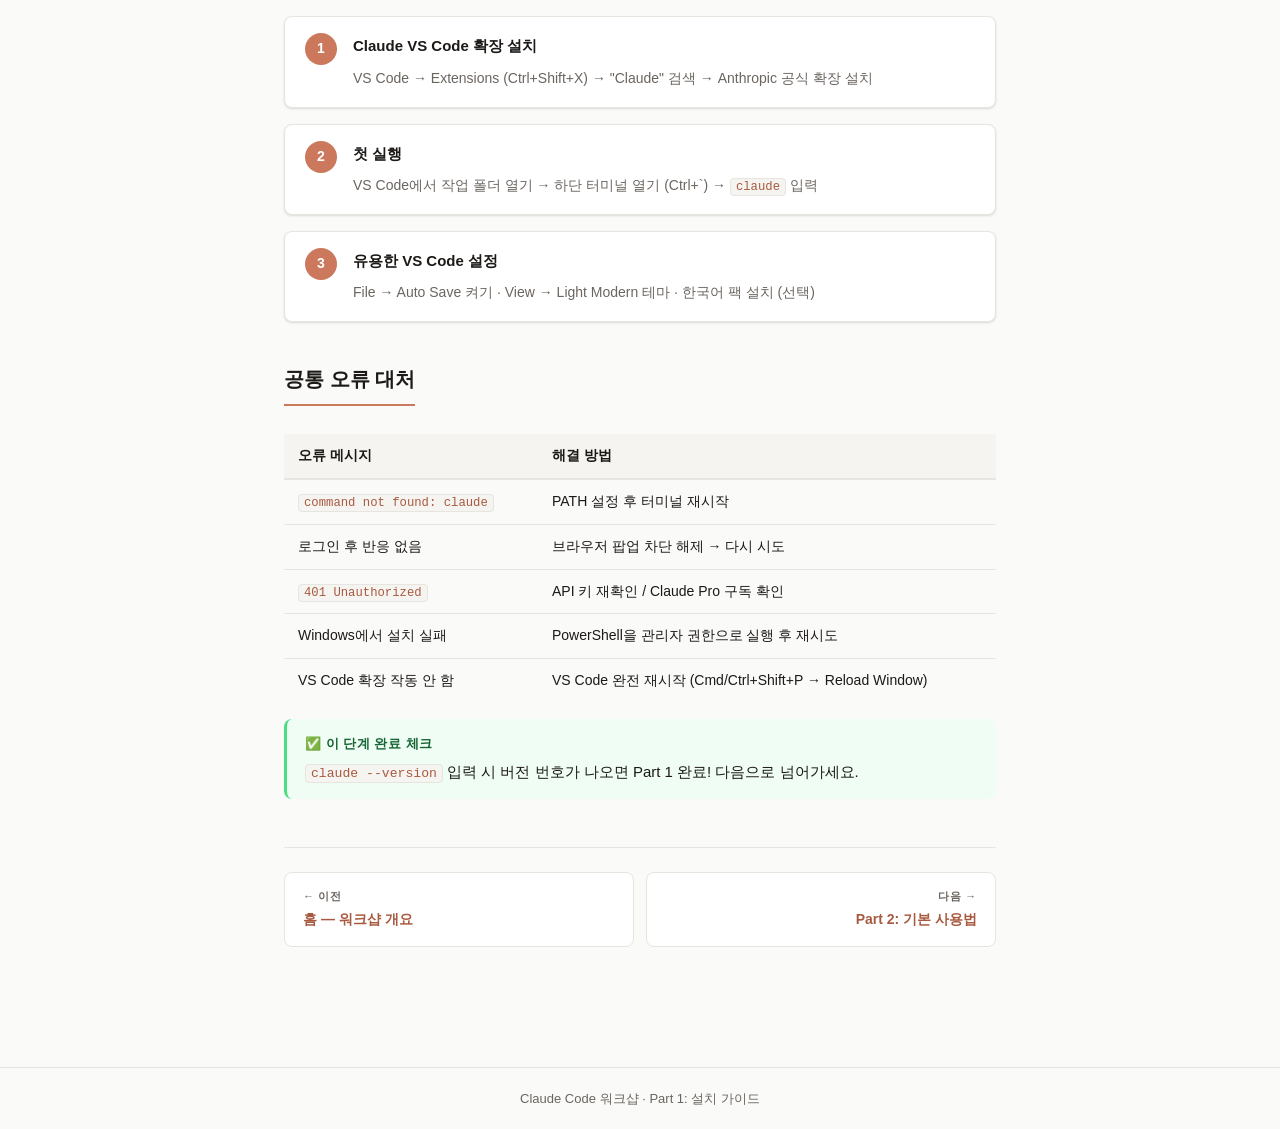
==== commit 1097dd24: "Add local dev server and DevTools save feature - Add server.js: local HTTP server with /__save endpo" ====
--- a/01-setup.html
+++ b/01-setup.html
@@ -1,6 +1,5 @@
 <!DOCTYPE html>
-<html lang="ko">
-<head>
+<html lang="ko"><head>
   <meta charset="UTF-8">
   <meta name="viewport" content="width=device-width, initial-scale=1.0">
   <title>Part 1: 설치 가이드 — Claude Code 워크샵</title>
@@ -21,7 +20,7 @@
     </ul>
     <div class="nav-spacer"></div>
     <span class="nav-badge">0:00 – 0:40</span>
-  </nav>
+  <button id="edit-btn" style="padding: 5px 12px; background: transparent; color: var(--text-2); border: 1px solid var(--border); border-radius: 6px; font-size: 12px; font-weight: 600; cursor: pointer; margin-left: 8px;">✏️ 편집</button><button id="reset-btn" style="padding: 5px 10px; background: transparent; color: rgb(220, 38, 38); border: 1px solid rgb(254, 202, 202); border-radius: 6px; font-size: 12px; font-weight: 600; cursor: pointer; margin-left: 4px; display: none;">↺ 초기화</button><button id="save-file-btn" style="padding: 5px 12px; background: rgb(22, 101, 52); color: white; border: none; border-radius: 6px; font-size: 12px; font-weight: 600; cursor: pointer; margin-left: 4px;">💾 파일 저장</button></nav>
 </header>
 
 <div class="page-hero">
@@ -156,7 +155,7 @@
       <div class="code-block">
         <div class="code-label">Terminal</div>
         <button class="copy-btn" onclick="copyCode(this)">복사</button>
-        <pre>echo 'export PATH="$HOME/.claude/bin:$PATH"' >> ~/.zshrc
+        <pre>echo 'export PATH="$HOME/.claude/bin:$PATH"' &gt;&gt; ~/.zshrc
 source ~/.zshrc</pre>
       </div>
 
@@ -368,5 +367,6 @@
 }
 </script>
 <script src="./edit.js"></script>
-</body>
-</html>
+
+
+</body><whale-quicksearch translate="no" style="visibility: visible;"></whale-quicksearch></html>
